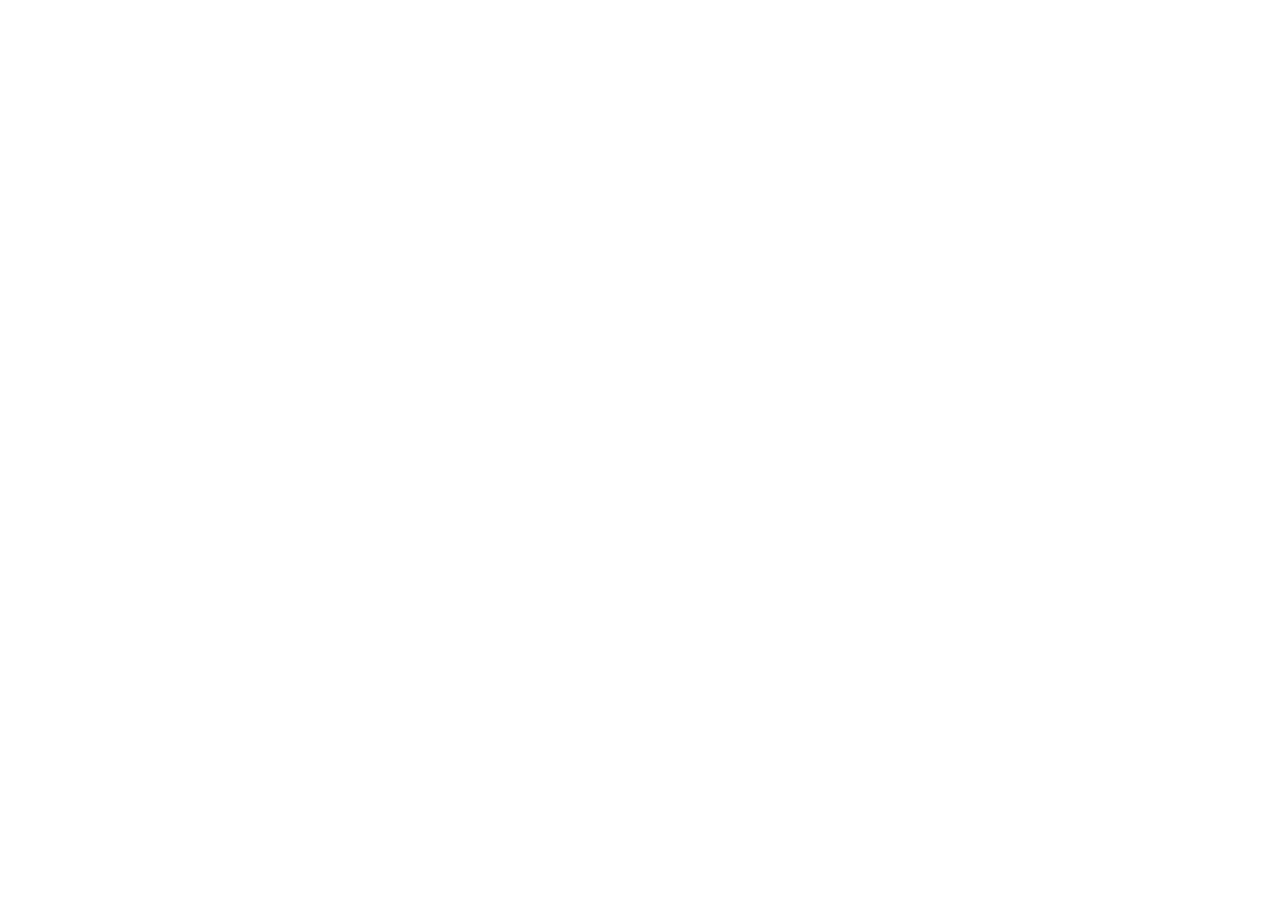
==== Admin-dashboard/index.html @ 1627a0e0 "grid basics" ====
<!DOCTYPE html>
<html lang="en">
<head>
    <meta charset="UTF-8">
    <meta name="viewport" content="width=device-width, initial-scale=1.0">
    <title>Admin Dashboard</title>
    <link rel="stylesheet" href="./style.css">
</head>
<body>
    
</body>
</html>
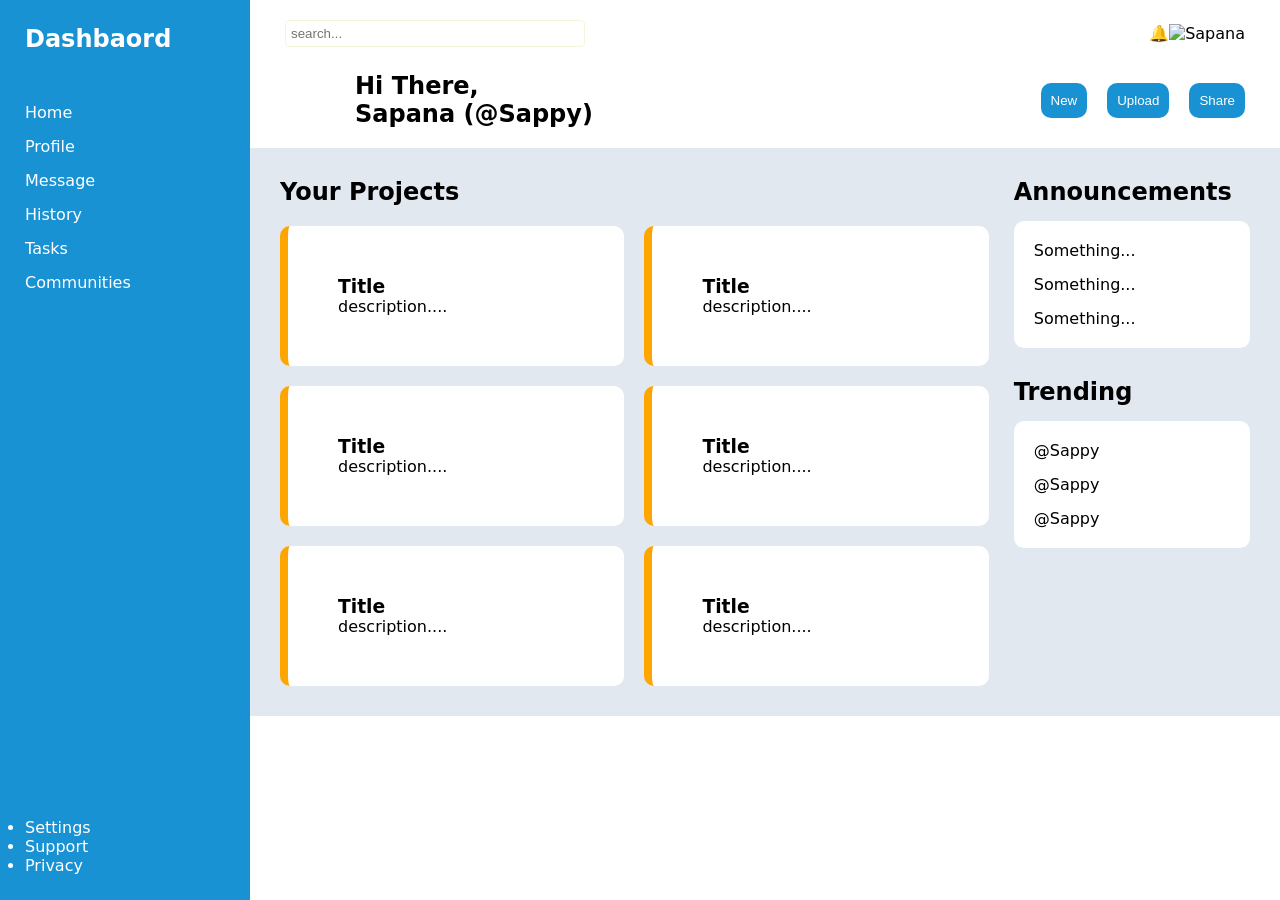
==== commit 4ad3887b: "dashbaord" ====
--- a/Admin-dashboard/index.html
+++ b/Admin-dashboard/index.html
@@ -3,10 +3,118 @@
 <head>
     <meta charset="UTF-8">
     <meta name="viewport" content="width=device-width, initial-scale=1.0">
-    <title>Admin Dashboard</title>
+    <title> My Admin Dashboard</title>
     <link rel="stylesheet" href="./style.css">
 </head>
 <body>
-    
+    <div class="container">
+        <!-- life side dash -->
+         <aside class="sidebar">
+            <h1>Dashbaord</h1>
+            <ul class="menu">
+                <li>Home</li>
+                <li>Profile</li>
+                <li>Message</li>
+                <li>History</li>
+                <li>Tasks</li>
+                <li>Communities</li>
+            </ul>
+
+            <ul class="secondary-menu">
+                <li>Settings</li>
+                <li>Support</li>
+                <li>Privacy</li>
+            </ul>
+         </aside>
+
+         <!-- header -->
+        <main class="main">
+            <header class="header">
+                <div class="header-top">
+                    <input type="text" placeholder="search...">
+                    <div class="user-icons">
+                        🔔<img src="" alt="Sapana">
+                    </div>
+                </div>
+
+                <div class="header-bottom">
+                    <div class="info">
+                        <img src="logo.png" alt="">
+                        <h2>Hi There, <br> Sapana (@Sappy)</h2>
+                    </div>
+
+                    <div class="btns">
+                        <button>New</button>
+                        <button>Upload</button>
+                        <button>Share</button>
+                    </div>
+                </div>
+            </header>
+
+            <!-- Projects -->
+            
+            <section class="content">
+                <section class="projects">
+                <h2>Your Projects</h2>
+                <div class="card-content">
+                    <div class="card">
+                        <h3>Title</h3>
+                        <p>description....</p>
+                    </div>
+
+                    <div class="card">
+                        <h3>Title</h3>
+                        <p>description....</p>
+                    </div>
+
+                    <div class="card">
+                        <h3>Title</h3>
+                        <p>description....</p>
+                    </div>
+
+                    <div class="card">
+                        <h3>Title</h3>
+                        <p>description....</p>
+                    </div>
+
+                    <div class="card">
+                        <h3>Title</h3>
+                        <p>description....</p>
+                    </div>
+
+                    <div class="card">
+                        <h3>Title</h3>
+                        <p>description....</p>
+                    </div>
+
+                </div>
+            </section>
+
+            <!-- right side panel -->
+
+            <aside class="right-panel">
+                <section class="announcements">
+                    <h2>Announcements</h2>
+                    <div class="card-announ">
+                        <p>Something...</p>
+                        <p>Something...</p>
+                        <p>Something...</p>
+                    </div>
+                </section>
+
+                <section class="trending">
+                    <h2>Trending</h2>
+                    <div class="card-announ">
+                        <p>@Sappy</p>
+                        <p>@Sappy</p>
+                        <p>@Sappy</p>
+                    </div>
+                </section>
+            </aside>
+            </section>
+
+        </main>
+
+    </div>
 </body>
 </html>
--- a/Admin-dashboard/style.css
+++ b/Admin-dashboard/style.css
@@ -0,0 +1,151 @@
+*{
+    margin:0;
+    padding:0;
+    box-sizing:border-box;
+}
+
+body{
+    font-family:system-ui;
+}
+
+.container{
+    min-height:100vh;
+    min-width: 100vw;
+    display:grid;
+    grid-template-columns:250px 1fr;
+}
+
+/* Sidebar */
+
+.sidebar{
+    background:#1992d4;
+    color:white;
+    display:flex;
+    flex-direction:column;
+    padding:25px;
+    gap:50px;
+}
+
+.menu{
+    display:flex;
+    flex-direction:column;
+    gap:15px;
+    list-style:none;
+}
+
+.secondary-menu{
+    margin-top:auto;
+}
+
+/* Main */
+
+.main{
+    display:flex;
+    flex-direction:column;
+}
+
+/* Header */
+
+.header{
+    display:flex;
+    flex-direction:column;
+    padding:20px 35px;
+    gap:25px;
+}
+input{
+    padding: 5px;
+    border: 1px solid beige;
+    border-radius: 4px;
+    width: 300px;
+}
+.header-top{
+    display:flex;
+    justify-content:space-between;
+    align-items:center;
+}
+
+.header-bottom{
+    display:flex;
+    justify-content:space-between;
+    align-items:center;
+}
+img{
+    width: 50px;
+    height: auto;
+}
+.info{
+    display:flex;
+    align-items:center;
+    gap:20px;
+}
+
+.btns{
+    display:flex;
+    gap:20px;
+}
+
+/* Contenido */
+
+.content{
+    display:grid;
+    grid-template-columns:3fr 1fr;
+    gap:25px;
+
+    background:#e2e8f0;
+    padding:30px;
+}
+
+/* Proyectos */
+
+.projects{
+    display:flex;
+    flex-direction:column;
+    gap:20px;
+}
+
+.card-content{
+    display:grid;
+    grid-template-columns:repeat(2,1fr);
+    gap:20px;
+}
+
+.card{
+    display:flex;
+    flex-direction:column;
+    border-left: 8px solid orange;
+    background:white;
+    padding:50px;
+    border-radius:10px;
+}
+
+/* Panel derecho */
+
+.right-panel{
+    display:flex;
+    flex-direction:column;
+    gap:30px;
+}
+
+.announcements,
+.trending{
+    display:flex;
+    flex-direction:column;
+    gap:15px;
+}
+
+.card-announ{
+    background:white;
+    padding:20px;
+    border-radius:10px;
+
+    display:flex;
+    flex-direction:column;
+    gap:15px;
+}
+button{
+    padding: 10px;
+    background-color: #1992d4;
+    border: none;
+    border-radius: 10px;
+    color: white;
+}
